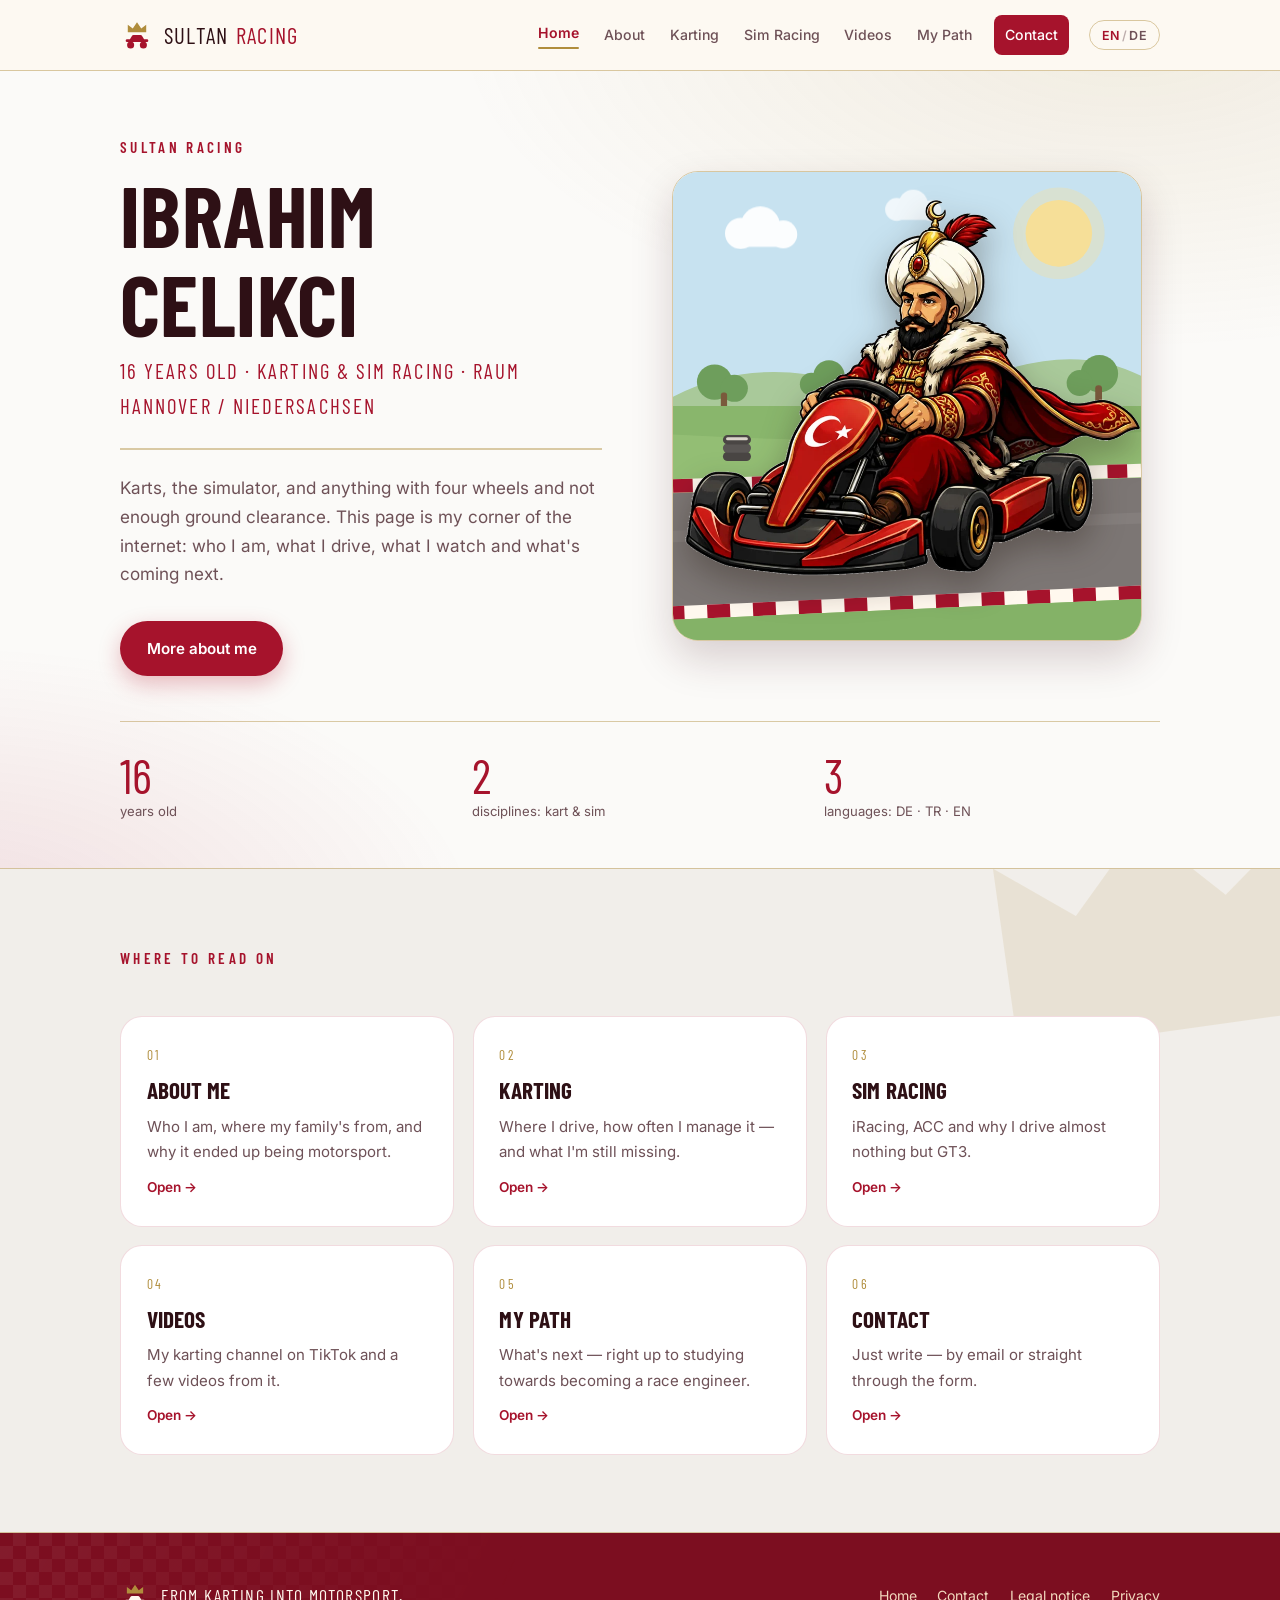
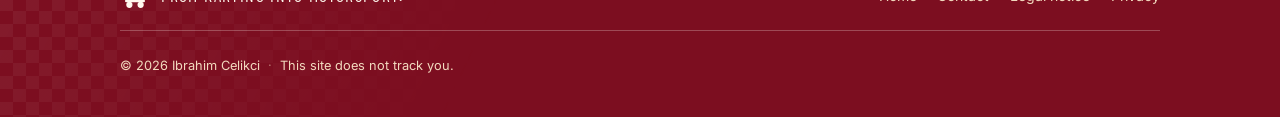
==== index.html @ 616c1e3b "Sultan Racing: persoenliche Website Zweisprachige Seite (DE/EN) ueber Karting, Sim-Racing und den Ti" ====
<!doctype html>
<html lang="de">
<head>
<meta charset="utf-8">
<meta name="viewport" content="width=device-width, initial-scale=1">
<title>Ibrahim Celikci — Sultan Racing</title>
<meta name="description" content="16 Jahre, Raum Hannover. Karting, Sim-Racing, DTM und Formel 1 — und zwei eigene TikTok-Kanäle.">
<meta name="author" content="Sultan Racing">
<meta name="theme-color" content="#B41229">
<meta name="color-scheme" content="light">

<meta property="og:type" content="website">
<meta property="og:title" content="Ibrahim Celikci — Sultan Racing">
<meta property="og:description" content="16 Jahre, Raum Hannover. Karting, Sim-Racing, DTM und Formel 1 — und zwei eigene TikTok-Kanäle.">
<!-- AUSFÜLLEN: Bild 1200x630 px als assets/img/og-bild.jpg ablegen -->
<meta property="og:image" content="assets/img/og-bild.jpg">
<meta name="twitter:card" content="summary_large_image">

<link rel="icon" href="data:image/svg+xml,%3Csvg xmlns='http://www.w3.org/2000/svg' viewBox='0 0 48 48'%3E%3Crect width='48' height='48' rx='10' fill='%23B41229'/%3E%3Cpath d='M11 22V11l7 5.2L24 8l6 8.2 7-5.2v11z' fill='%23C9A227'/%3E%3Cpath d='M11 27h4l2.2-3.6a3 3 0 0 1 2.6-1.4h8.4a3 3 0 0 1 2.6 1.4L33 27h4a2 2 0 0 1 0 4H11a2 2 0 0 1 0-4z' fill='%23FFF8EE'/%3E%3Ccircle cx='16' cy='35' r='4.5' fill='%23FFF8EE'/%3E%3Ccircle cx='32' cy='35' r='4.5' fill='%23FFF8EE'/%3E%3C/svg%3E">

<link rel="preconnect" href="https://fonts.googleapis.com">
<link rel="preconnect" href="https://fonts.gstatic.com" crossorigin>
<link href="https://fonts.googleapis.com/css2?family=Barlow+Condensed:wght@600;700&family=Inter:wght@400;500;600;700&display=swap" rel="stylesheet">
<link rel="stylesheet" href="assets/css/style.css">
</head>

<body data-seite="start">
<div id="kopf-halter"></div>

<main id="inhalt">

<!-- ========================================================== HERO -->
<section class="hero">
  <div class="huelle hero__gitter">

    <div class="hero__text">
      <p class="kicker" data-i18n="hero.kicker">Sultan Racing</p>
      <h1 class="hero__name" data-i18n="hero.name">Ibrahim Celikci</h1>
      <p class="hero__fakten" data-i18n="hero.fakten">16 Jahre · Karting &amp; Sim-Racing</p>
      <p class="hero__lead" data-i18n="hero.lead"></p>
      <div class="hero__knoepfe">
        <a class="knopf knopf--primaer" href="ueber-mich.html" data-i18n="hero.cta1">Mehr über mich</a>
        <a class="knopf knopf--geist" href="#" id="cv-knopf" hidden data-i18n="hero.cta2">Lebenslauf</a>
      </div>
    </div>

    <div class="hero__bild">
      <!-- ============================================================
           Bild statt Zeichnung.

           Zwei Formate: WebP laden alle heutigen Browser (87 KB), die PNG
           ist nur der Rueckfall fuer sehr alte. Der Hintergrund ist
           freigestellt, damit kein weisser Kasten auf dem Creme sichtbar wird.

           Anderes Bild einsetzen: beide Dateien in assets/img/ ersetzen
           und den alt-Text in data/inhalte.js bei "hero.bild.alt" anpassen.
           ============================================================ -->
      <div class="szene">

        <!-- Outdoor-Kartstrecke als Cartoon-Kulisse. Reines SVG, keine Bilddatei.
             Der Sultan liegt freigestellt darüber, seine Räder stehen auf dem
             Asphaltband (y 588–840). Wenn du das Bild austauschst, achte darauf,
             dass die Räder ungefähr auf dieser Höhe sitzen. -->
        <svg class="szene__kulisse" viewBox="0 0 900 900" aria-hidden="true" focusable="false">
          <!-- Himmel -->
          <rect width="900" height="470" fill="#C7E2F0"/>
          <circle cx="742" cy="118" r="64" fill="#F6DE97"/>
          <circle cx="742" cy="118" r="88" fill="#F6DE97" opacity=".35"/>

          <!-- Wolken -->
          <g fill="#FFFFFF" opacity=".92">
            <g>
              <circle cx="130" cy="118" r="30"/><circle cx="168" cy="104" r="38"/>
              <circle cx="212" cy="120" r="27"/><rect x="128" y="118" width="86" height="26" rx="13"/>
            </g>
            <g opacity=".8">
              <circle cx="430" cy="72" r="22"/><circle cx="462" cy="62" r="28"/>
              <circle cx="496" cy="74" r="20"/><rect x="428" y="72" width="70" height="20" rx="10"/>
            </g>
          </g>

          <!-- Hügel hinten -->
          <path d="M0 432 Q150 356 320 402 Q470 442 630 384 Q780 332 900 392 L900 470 L0 470 Z" fill="#A9C99A"/>

          <!-- Baumreihe -->
          <g>
            <g fill="#6E9E5C">
              <circle cx="80"  cy="404" r="34"/><circle cx="118" cy="416" r="26"/>
              <circle cx="300" cy="392" r="30"/><circle cx="266" cy="408" r="22"/>
              <circle cx="560" cy="398" r="32"/><circle cx="596" cy="412" r="24"/>
              <circle cx="820" cy="388" r="36"/><circle cx="782" cy="406" r="25"/>
            </g>
            <g fill="#7A5A3C">
              <rect x="92"  y="424" width="12" height="34" rx="5"/>
              <rect x="290" y="414" width="11" height="42" rx="5"/>
              <rect x="552" y="420" width="12" height="38" rx="5"/>
              <rect x="812" y="410" width="13" height="46" rx="6"/>
            </g>
          </g>

          <!-- Wiese -->
          <rect y="450" width="900" height="450" fill="#93BE74"/>
          <path d="M0 450 L900 450 L900 500 Q450 530 0 505 Z" fill="#89B66C"/>

          <!-- Reifenstapel neben der Strecke -->
          <g>
            <g transform="translate(96 512)">
              <rect x="0" y="26" width="54" height="18" rx="9" fill="#4A4644"/>
              <rect x="0" y="10" width="54" height="18" rx="9" fill="#5A5654"/>
              <rect x="0" y="-6" width="54" height="18" rx="9" fill="#4A4644"/>
              <rect x="6" y="-2" width="42" height="6" rx="3" fill="#FFF8EE" opacity=".8"/>
            </g>
            <g transform="translate(690 496)">
              <rect x="0" y="26" width="54" height="18" rx="9" fill="#4A4644"/>
              <rect x="0" y="10" width="54" height="18" rx="9" fill="#5A5654"/>
              <rect x="0" y="-6" width="54" height="18" rx="9" fill="#4A4644"/>
              <rect x="6" y="-2" width="42" height="6" rx="3" fill="#FFF8EE" opacity=".8"/>
            </g>
          </g>

          <!-- Streckenposten-Fähnchen -->
          <g>
            <rect x="404" y="470" width="6" height="62" rx="3" fill="#8A8480"/>
            <path d="M410 474 L466 488 L410 502 Z" fill="var(--rot)"/>
          </g>

          <!-- Asphalt -->
          <path d="M0 618 L900 588 L900 800 L0 840 Z" fill="#7C7674"/>
          <path d="M0 690 L900 655 L900 676 L0 712 Z" fill="#8B8583" opacity=".55"/>

          <!-- Randsteine: weiße Grundlinie, rote Striche darüber -->
          <path d="M0 604 L900 574" stroke="#FFF8EE" stroke-width="26"/>
          <path d="M0 604 L900 574" stroke="var(--rot)" stroke-width="26" stroke-dasharray="38 38"/>
          <path d="M0 848 L900 808" stroke="#FFF8EE" stroke-width="26"/>
          <path d="M0 848 L900 808" stroke="var(--rot)" stroke-width="26" stroke-dasharray="44 44" stroke-dashoffset="22"/>

          <!-- Wiese im Vordergrund -->
          <path d="M0 861 L900 821 L900 900 L0 900 Z" fill="#84B267"/>
        </svg>

        <picture>
          <source srcset="assets/img/sultan-kart.webp" type="image/webp">
          <img class="kart" src="assets/img/sultan-kart.png"
               width="900" height="900" fetchpriority="high"
               data-i18n-alt="hero.bild.alt"
               alt="Illustration: ein Sultan mit Turban faehrt ein rotes Gokart auf einer Kartstrecke">
        </picture>
      </div>
    </div>

  </div>

  <div class="huelle">
    <ul class="statleiste">
      <li><span class="statleiste__wert" data-i18n="stat1.wert">16</span><span class="statleiste__label" data-i18n="stat1.label">Jahre alt</span></li>
      <li><span class="statleiste__wert" data-i18n="stat2.wert">2</span><span class="statleiste__label" data-i18n="stat2.label">Disziplinen</span></li>
      <li><span class="statleiste__wert" data-i18n="stat3.wert">3</span><span class="statleiste__label" data-i18n="stat3.label">Sprachen</span></li>
    </ul>
  </div>
</section>


<!-- ================================================ SEITEN-KACHELN -->
<section class="abschnitt abschnitt--getoent">
  <div class="huelle">
    <header class="abschnitt__kopf">
      <p class="kicker" data-i18n="start.mehr">Wo du weiterlesen kannst</p>
    </header>

    <div class="kacheln">
      <a class="kachel" href="ueber-mich.html">
        <span class="kachel__nr">01</span>
        <h2 data-i18n="ueber.titel">Über mich</h2>
        <p data-i18n="teaser.ueber"></p>
        <span class="kachel__pfeil" data-i18n="start.weiter">Ansehen</span>
      </a>
      <a class="kachel" href="karting.html">
        <span class="kachel__nr">02</span>
        <h2 data-i18n="kart.titel">Karting</h2>
        <p data-i18n="teaser.kart"></p>
        <span class="kachel__pfeil" data-i18n="start.weiter">Ansehen</span>
      </a>
      <a class="kachel" href="sim-racing.html">
        <span class="kachel__nr">03</span>
        <h2 data-i18n="sim.titel">Sim-Racing</h2>
        <p data-i18n="teaser.sim"></p>
        <span class="kachel__pfeil" data-i18n="start.weiter">Ansehen</span>
      </a>
      <a class="kachel" href="videos.html">
        <span class="kachel__nr">04</span>
        <h2 data-i18n="content.titel">Videos</h2>
        <p data-i18n="teaser.content"></p>
        <span class="kachel__pfeil" data-i18n="start.weiter">Ansehen</span>
      </a>
      <a class="kachel" href="mein-weg.html">
        <span class="kachel__nr">05</span>
        <h2 data-i18n="weg.titel">Mein Weg</h2>
        <p data-i18n="teaser.weg"></p>
        <span class="kachel__pfeil" data-i18n="start.weiter">Ansehen</span>
      </a>
      <a class="kachel" href="kontakt.html">
        <span class="kachel__nr">06</span>
        <h2 data-i18n="kontakt.titel">Kontakt</h2>
        <p data-i18n="teaser.kontakt"></p>
        <span class="kachel__pfeil" data-i18n="start.weiter">Ansehen</span>
      </a>
    </div>
  </div>
</section>

</main>

<div id="fuss-halter"></div>
<script src="data/inhalte.js"></script>
<script src="assets/js/main.js"></script>
</body>
</html>
---- assets/css/style.css ----
/* ==========================================================================
   SULTAN RACING — Stylesheet
   Farbwelt: Rot · Weiß · Gold. Kein Schwarz, kein Grau.

   Aufbau:  1 Variablen · 2 Grundlagen · 3 Kopf & Fuß · 4 Bausteine
            5 Deko · 6 Seiten · 7 Formular · 8 Mobil · 9 Animation
   Farben änderst du am besten nur in Block 1.
   ========================================================================== */

/* === 1 · VARIABLEN ====================================================== */
:root{
  /* Diese Seite ist bewusst nur hell. Ohne diese Zeile legt iOS Safari bei
     eingeschaltetem Dark Mode seine eigene Dunkeldarstellung darüber —
     dann werden Eingabefelder, Auswahllisten und der Hintergrund schwarz. */
  color-scheme: light;

  /* Rot — tief und satt, kein Signalrot */
  --rot:       #A6132C;   /* Knöpfe, Linien, Akzente */
  --rot-hell:  #C41B37;   /* Hover */
  --rot-tief:  #7C0E20;   /* große Flächen */

  /* Gold — ALTGOLD, nicht Gelb.
     WICHTIG: nur als dünne Linie, Rand, Krone oder kleine Zahl benutzen.
     Sobald Gold zur Fläche wird, sieht die Seite aus wie eine Fastfood-Kette. */
  --gold:      #B08D3C;
  --gold-hell: #D9BE84;

  /* Weiß — fast neutral, nur ein Hauch warm. Kein Beige, sonst Gelbstich. */
  --weiss:     #FFFFFF;
  --creme:     #FBFAF8;
  --creme-2:   #F1EEEA;

  /* Schrift: tiefes Burgunder statt Schwarz */
  --text:       #2E1015;
  --text-leise: #6E5157;

  /* auf roten Flächen */
  --auf-rot:       #FFF8EE;
  --auf-rot-leise: #F2D9BE;

  --linie:      rgba(166,19,44,.15);
  --linie-gold: rgba(176,141,60,.45);
  --linie-hell: rgba(255,248,238,.26);
  /* Tönung für Hinweisboxen: leicht rosé statt gelb, sonst Fastfood-Optik */
  --tint:       rgba(166,19,44,.06);

  --radius:      14px;
  --radius-gross:22px;
  --breite:      1120px;
  --schatten:    0 1px 2px rgba(59,17,25,.05), 0 12px 30px rgba(59,17,25,.09);
  --schatten-rot:0 8px 22px rgba(180,18,41,.28);

  --titel: "Barlow Condensed", "Arial Narrow", system-ui, sans-serif;
  --text-schrift: "Inter", system-ui, -apple-system, "Segoe UI", Roboto, Helvetica, Arial, sans-serif;

  /* Von der Kart-Illustration benutzt */
  --kontur:   #4A1520;
  --kontur-2: #63202C;
}

/* === 2 · GRUNDLAGEN ===================================================== */
*,*::before,*::after{ box-sizing:border-box; }
html{ scroll-behavior:smooth; scroll-padding-top:88px; -webkit-text-size-adjust:100%; }

body{
  margin:0;
  background:var(--creme);
  color:var(--text);
  font-family:var(--text-schrift);
  font-size:clamp(1rem, .96rem + .2vw, 1.075rem);
  line-height:1.68;
  -webkit-font-smoothing:antialiased;
  overflow-x:hidden;
}

h1,h2,h3{
  font-family:var(--titel); font-weight:700; line-height:1.04;
  letter-spacing:.005em; margin:0; text-wrap:balance;
}
h1{ font-size:clamp(2.4rem, 1.6rem + 3.4vw, 4.2rem); text-transform:uppercase; }
h2{ font-size:clamp(1.9rem, 1.4rem + 2.2vw, 3rem); text-transform:uppercase; }
h3{ font-size:clamp(1.25rem, 1.1rem + .55vw, 1.5rem); text-transform:uppercase; letter-spacing:.02em; }
p{ margin:0 0 1.05em; }
p:last-child{ margin-bottom:0; }
ul,ol{ margin:0; padding:0; list-style:none; }
img{ max-width:100%; height:auto; display:block; }
a{ color:inherit; }

/* Muss stärker sein als die display-Regeln weiter unten, sonst zeigt das
   Skript ausgeblendete Elemente (Lebenslauf-Knopf, iRating) trotzdem an. */
[hidden]{ display:none !important; }

:where(a,button,input,select,textarea):focus-visible{
  outline:3px solid var(--rot); outline-offset:3px; border-radius:4px;
}

.huelle{ width:100%; max-width:var(--breite); margin-inline:auto; padding-inline:clamp(1.15rem, 4vw, 2.5rem); }

.skiplink{
  position:absolute; left:-9999px; top:0; z-index:100;
  background:var(--rot); color:#fff; padding:.8rem 1.2rem;
  font-weight:600; text-decoration:none;
}
.skiplink:focus{ left:1rem; top:1rem; }

/* === 3 · KOPF & FUSS ==================================================== */
.kopf{
  position:sticky; top:0; z-index:50;
  background:rgba(253,249,241,.93); backdrop-filter:blur(10px);
  border-bottom:1px solid var(--linie-gold);
}
.kopf__innen{ display:flex; align-items:center; gap:1.25rem; min-height:70px; }

.marke{ display:flex; align-items:center; gap:.6rem; text-decoration:none; color:var(--rot); flex-shrink:0; }
.marke__zeichen{ width:34px; height:34px; flex-shrink:0; }
.marke__text{
  font-family:var(--titel); font-size:1.42rem; text-transform:uppercase;
  letter-spacing:.06em; line-height:1; color:var(--text);
}
.marke__text--akzent{ color:var(--rot); margin-left:.3em; }

.nav{ display:flex; align-items:center; gap:.15rem; margin-left:auto; }
.nav a{
  text-decoration:none; font-size:.88rem; font-weight:500; color:var(--text-leise);
  padding:.5rem .7rem; border-radius:8px; white-space:nowrap;
  transition:color .18s, background-color .18s;
}
.nav a:hover{ color:var(--rot); background:rgba(180,18,41,.06); }
.nav a.aktiv{ color:var(--rot); font-weight:600; }
.nav a.aktiv::after{
  content:""; display:block; height:2px; margin-top:3px;
  background:var(--gold); border-radius:2px;
}
.nav__cta{ background:var(--rot); color:#fff !important; margin-left:.5rem; font-weight:600; }
.nav__cta:hover{ background:var(--rot-hell) !important; }
.nav__cta.aktiv::after{ display:none; }

.kopf__werkzeuge{ display:flex; align-items:center; gap:.5rem; flex-shrink:0; }
.sprache{
  font-family:inherit; font-size:.78rem; font-weight:600; letter-spacing:.04em;
  background:transparent; color:var(--text-leise);
  border:1px solid var(--linie-gold); border-radius:999px;
  padding:.4rem .72rem; cursor:pointer; transition:border-color .18s, color .18s;
}
.sprache:hover{ border-color:var(--gold); color:var(--rot); }
.sprache__aktiv{ color:var(--rot); }
.sprache__trenn{ opacity:.45; margin:0 .18em; }

.burger{
  display:none; width:42px; height:42px; padding:0; background:transparent;
  border:1px solid var(--linie-gold); border-radius:10px; cursor:pointer;
  flex-direction:column; align-items:center; justify-content:center; gap:4px;
}
.burger span{ display:block; width:18px; height:2px; background:var(--rot); border-radius:2px; transition:transform .22s, opacity .22s; }
.burger[aria-expanded="true"] span:nth-child(1){ transform:translateY(6px) rotate(45deg); }
.burger[aria-expanded="true"] span:nth-child(2){ opacity:0; }
.burger[aria-expanded="true"] span:nth-child(3){ transform:translateY(-6px) rotate(-45deg); }

.fuss{ background:var(--rot-tief); color:var(--auf-rot-leise); padding:3rem 0 2.5rem; position:relative; overflow:hidden; }
.fuss::before{
  content:""; position:absolute; inset:0; pointer-events:none;
  background-image:
    linear-gradient(45deg, rgba(255,248,238,.06) 25%, transparent 25% 75%, rgba(255,248,238,.06) 75%),
    linear-gradient(45deg, rgba(255,248,238,.06) 25%, transparent 25% 75%, rgba(255,248,238,.06) 75%);
  background-size:26px 26px; background-position:0 0, 13px 13px;
  -webkit-mask-image:linear-gradient(115deg,#000,transparent 40%);
  mask-image:linear-gradient(115deg,#000,transparent 40%);
}
.fuss__innen{ display:flex; flex-wrap:wrap; align-items:center; gap:1.2rem 2rem; position:relative; }
.fuss__marke{ display:flex; align-items:center; gap:.7rem; color:var(--auf-rot); }
.fuss__marke .marke__zeichen{ width:30px; height:30px; }
.fuss__claim{ font-family:var(--titel); font-size:1.1rem; text-transform:uppercase; letter-spacing:.08em; }
.fuss__nav{ display:flex; flex-wrap:wrap; gap:1.3rem; margin-left:auto; }
.fuss__nav a{ font-size:.88rem; text-decoration:none; transition:color .18s; }
.fuss__nav a:hover{ color:var(--gold-hell); }
.fuss__zeile{ flex-basis:100%; margin:0; padding-top:1.5rem; border-top:1px solid var(--linie-hell); font-size:.8rem; }
.fuss__punkt{ margin:0 .5rem; opacity:.5; }

/* === 4 · BAUSTEINE ====================================================== */
.knopf{
  display:inline-flex; align-items:center; justify-content:center; gap:.5rem;
  font-family:var(--text-schrift); font-size:.95rem; font-weight:600;
  padding:.85rem 1.6rem; border-radius:999px; text-decoration:none;
  border:1px solid transparent; cursor:pointer;
  transition:transform .16s, background-color .18s, border-color .18s, color .18s;
}
.knopf:hover{ transform:translateY(-2px); }
.knopf--primaer{ background:var(--rot); color:#fff; box-shadow:var(--schatten-rot); }
.knopf--primaer:hover{ background:var(--rot-hell); }
.knopf--geist{ background:transparent; color:var(--rot); border-color:var(--linie-gold); }
.knopf--geist:hover{ border-color:var(--gold); background:var(--tint); }
.knopf--klein{ padding:.6rem 1.15rem; font-size:.875rem; background:var(--rot); color:#fff; }
.knopf--klein:hover{ background:var(--rot-hell); }
.knopf--breit{ width:100%; }
.knopf[disabled]{ opacity:.6; cursor:not-allowed; transform:none; }

.kicker{
  font-family:var(--titel); font-size:.95rem; font-weight:600;
  text-transform:uppercase; letter-spacing:.22em; color:var(--rot); margin:0 0 .5rem;
}
.kicker--hell{ color:var(--gold-hell); }

.badge{
  display:inline-block; margin:1rem 0 0; font-size:.82rem; font-weight:600;
  letter-spacing:.03em; padding:.42rem 1rem; border-radius:999px;
  background:var(--tint); color:var(--rot); border:1px solid var(--linie-gold);
}

.notiz{ font-size:.88rem; line-height:1.6; color:var(--auf-rot-leise); }
.hinweis{
  margin-top:2.5rem; padding:1.1rem 1.4rem; border-left:3px solid var(--gold);
  background:var(--tint); font-size:.94rem;
  border-radius:0 var(--radius) var(--radius) 0;
}
.hinweis--klein{ margin-top:2rem; font-size:.88rem; }
.abschnitt--rot .hinweis{ background:rgba(255,248,238,.1); border-left-color:var(--gold-hell); color:var(--auf-rot); }

.kronenliste li{ position:relative; padding-left:1.9rem; margin-bottom:.8rem; line-height:1.6; }
.kronenliste li:last-child{ margin-bottom:0; }
.kronenliste li::before{
  content:""; position:absolute; left:0; top:.5em; width:15px; height:11px;
  background:var(--gold);
  clip-path:polygon(0 100%,0 0,28% 42%,50% 0,72% 42%,100% 0,100% 100%);
}
.kronenliste--hell li::before{ background:var(--gold-hell); }

.fliess{ max-width:64ch; }
.fliess p{ margin-bottom:1.2em; }

/* === 5 · DEKO =========================================================== */
.abschnitt{ padding:clamp(3.2rem, 6vw, 5.5rem) 0; position:relative; isolation:isolate; overflow:hidden; }
.abschnitt::before,.abschnitt::after{ content:""; position:absolute; z-index:-1; pointer-events:none; }

.abschnitt::before{ inset:0; }

/* getönt: wärmeres Creme plus Kronen-Wasserzeichen */
.abschnitt--getoent{ background:var(--creme-2); border-block:1px solid var(--linie-gold); }
.abschnitt--getoent::after{
  top:-46px; right:-40px; width:330px; height:225px; transform:rotate(-8deg); opacity:.12;
  background:url("data:image/svg+xml,%3Csvg xmlns='http://www.w3.org/2000/svg' viewBox='0 0 48 32'%3E%3Cpath d='M2 30V3l11 8.5L24 0l11 11.5L46 3v27z' fill='%23B08D3C'/%3E%3C/svg%3E") no-repeat center/contain;
}

/* rote Flächen ersetzen die früheren dunklen Blöcke */
.abschnitt--rot{ background:var(--rot-tief); color:var(--auf-rot); }
.abschnitt--rot h1,.abschnitt--rot h2,.abschnitt--rot h3{ color:var(--auf-rot); }
.abschnitt--rot::before{
  background-image:
    linear-gradient(45deg, rgba(255,248,238,.07) 25%, transparent 25% 75%, rgba(255,248,238,.07) 75%),
    linear-gradient(45deg, rgba(255,248,238,.07) 25%, transparent 25% 75%, rgba(255,248,238,.07) 75%);
  background-size:28px 28px; background-position:0 0, 14px 14px;
  -webkit-mask-image:linear-gradient(115deg,#000,transparent 45%);
  mask-image:linear-gradient(115deg,#000,transparent 45%);
}
.abschnitt--rot::after{
  inset:auto -8% -35% auto; width:65%; height:70%;
  background:radial-gradient(closest-side, rgba(217,190,132,.16), transparent 72%);
}

.abschnitt__kopf{ max-width:64ch; margin-bottom:clamp(1.8rem, 3.5vw, 3rem); }
.abschnitt__lead{ margin-top:1.1rem; font-size:1.1rem; color:var(--text-leise); }
.abschnitt--rot .abschnitt__lead{ color:var(--auf-rot-leise); }

/* === 6 · SEITEN ========================================================= */

/* --- Startseite: Hero --- */
.hero{
  background:
    radial-gradient(70rem 34rem at 88% -6%, rgba(176,141,60,.13), transparent 60%),
    radial-gradient(52rem 28rem at -4% 108%, rgba(166,19,44,.12), transparent 64%),
    var(--creme);
  padding:clamp(2.2rem, 5vw, 4.5rem) 0 clamp(2rem, 4vw, 3rem);
  position:relative; overflow:hidden; isolation:isolate;
}
.hero__gitter{
  display:grid; grid-template-columns:minmax(0,1fr) minmax(0,1.05fr);
  gap:clamp(1.5rem, 4vw, 3.5rem); align-items:center;
}
.hero__name{ font-size:clamp(2.8rem, 1.6rem + 5.8vw, 5.4rem); margin:0 0 .35rem; color:var(--text); }
.hero__fakten{
  font-family:var(--titel); font-size:clamp(1.05rem, .95rem + .5vw, 1.3rem);
  letter-spacing:.1em; text-transform:uppercase; color:var(--rot);
  margin:0 0 1.5rem; padding-bottom:1.5rem; border-bottom:2px solid var(--linie-gold);
}
.hero__lead{ max-width:46ch; color:var(--text-leise); font-size:1.075rem; }
.hero__knoepfe{ display:flex; flex-wrap:wrap; gap:.8rem; margin-top:2rem; }
.hero__bild{ min-width:0; }

/* Kulisse und Sultan liegen übereinander im selben Quadrat. */
.szene{
  position:relative; width:100%; max-width:470px; aspect-ratio:1/1;
  margin-inline:auto; border-radius:26px; overflow:hidden;
  box-shadow:0 18px 42px rgba(59,17,25,.18);
  border:1px solid var(--linie-gold);
}
.szene__kulisse{ position:absolute; inset:0; width:100%; height:100%; display:block; }
.kart{
  position:relative; z-index:1; width:100%; height:auto; display:block;
  filter:drop-shadow(0 14px 16px rgba(40,30,20,.35));
}

.statleiste{
  display:grid; grid-template-columns:repeat(auto-fit, minmax(150px,1fr)); gap:1rem;
  margin-top:clamp(1.8rem, 4vw, 2.8rem); padding-top:1.8rem;
  border-top:1px solid var(--linie-gold);
}
.statleiste li{ display:flex; flex-direction:column; gap:.2rem; }
.statleiste__wert{ font-family:var(--titel); font-size:clamp(2rem, 1.4rem + 2vw, 3rem); line-height:1; color:var(--rot); }
.statleiste__label{ font-size:.82rem; color:var(--text-leise); line-height:1.4; }

/* --- Startseite: Kacheln zu den Unterseiten --- */
.kacheln{ display:grid; grid-template-columns:repeat(auto-fit, minmax(270px,1fr)); gap:1.15rem; }
.kachel{
  display:flex; flex-direction:column; gap:.7rem;
  background:var(--weiss); border:1px solid var(--linie); border-radius:var(--radius-gross);
  padding:1.7rem 1.6rem; text-decoration:none; position:relative; overflow:hidden;
  transition:transform .2s, box-shadow .2s, border-color .2s;
}
.kachel::before{
  content:""; position:absolute; top:0; left:0; right:0; height:4px;
  background:linear-gradient(90deg, var(--rot), var(--gold));
  transform:scaleX(0); transform-origin:left; transition:transform .3s;
}
.kachel:hover{ transform:translateY(-4px); box-shadow:var(--schatten); border-color:var(--linie-gold); }
.kachel:hover::before{ transform:scaleX(1); }
.kachel__nr{ font-family:var(--titel); font-size:.85rem; letter-spacing:.18em; color:var(--gold); }
.kachel h2{ font-size:1.45rem; }
.kachel p{ font-size:.94rem; color:var(--text-leise); margin:0; flex-grow:1; }
.kachel__pfeil{ font-size:.85rem; font-weight:600; color:var(--rot); }
.kachel__pfeil::after{ content:" →"; transition:margin-left .2s; }
.kachel:hover .kachel__pfeil::after{ margin-left:.25rem; }

/* --- Kopfband der Unterseiten --- */
.seitenkopf{
  background:
    radial-gradient(50rem 24rem at 86% -20%, rgba(176,141,60,.14), transparent 60%),
    var(--creme-2);
  border-bottom:1px solid var(--linie-gold);
  padding:clamp(2.2rem, 5vw, 3.6rem) 0 clamp(2rem, 4vw, 3rem);
  position:relative; overflow:hidden; isolation:isolate;
}
.seitenkopf__innen{ max-width:64ch; }
.seitenkopf h1{ margin-bottom:.6rem; }
.seitenkopf p{ color:var(--text-leise); font-size:1.1rem; margin:0; }

/* --- Karten --- */
.karten{ display:grid; grid-template-columns:repeat(auto-fit, minmax(280px,1fr)); gap:1.15rem; }
.karte{
  position:relative; background:var(--weiss); border:1px solid var(--linie);
  border-radius:var(--radius-gross); padding:1.7rem 1.6rem 1.6rem;
  transition:transform .2s, box-shadow .2s, border-color .2s;
}
.karte:hover{ transform:translateY(-4px); box-shadow:var(--schatten); border-color:var(--linie-gold); }
.karte__nr{ font-family:var(--titel); font-size:.9rem; letter-spacing:.18em; color:var(--gold); display:block; margin-bottom:.7rem; }
.karte h3{ margin-bottom:.6rem; }
.karte p{ font-size:.95rem; color:var(--text-leise); margin:0; }

/* --- Über mich --- */
.ueber__gitter{ display:grid; grid-template-columns:minmax(0,1.55fr) minmax(0,1fr); gap:clamp(2rem, 4vw, 3.5rem); align-items:start; }
.vorbilder{
  background:var(--weiss); border:1px solid var(--linie); border-radius:var(--radius-gross);
  padding:clamp(1.5rem, 3vw, 2rem); box-shadow:var(--schatten); position:relative; overflow:hidden;
}
.vorbilder::before{ content:""; position:absolute; inset:0 auto 0 0; width:4px; background:linear-gradient(180deg, var(--rot), var(--gold)); }
.vorbilder__titel{ font-size:1.15rem; margin-bottom:1.4rem; }
.vorbild + .vorbild{ margin-top:1.4rem; padding-top:1.4rem; border-top:1px solid var(--linie); }
.vorbild__name{ font-family:var(--titel); font-size:1.35rem; text-transform:uppercase; letter-spacing:.03em; margin:0 0 .3rem; color:var(--rot); }
.vorbild__text{ font-size:.94rem; color:var(--text-leise); margin:0; }

/* --- Tafeln --- */
.sim__gitter{ display:grid; grid-template-columns:repeat(auto-fit, minmax(290px,1fr)); gap:1.15rem; align-items:start; }
.tafel-stapel{ display:grid; gap:1.15rem; align-content:start; }
.tafel{ background:var(--weiss); border:1px solid var(--linie); border-radius:var(--radius-gross); padding:clamp(1.5rem,3vw,1.9rem); }
.tafel h3{ margin-bottom:.9rem; }
.tafel p{ font-size:.95rem; color:var(--text-leise); }
.tafel--gold{ background:linear-gradient(160deg, var(--rot) 0%, var(--rot-tief) 100%); border-color:transparent; color:var(--auf-rot); }
.tafel--gold h3{ color:var(--auf-rot); }
.tafel--gold p{ color:var(--auf-rot-leise); }
.tafel__zeile{ display:flex; flex-wrap:wrap; gap:.5rem 1rem; justify-content:space-between; padding:.85rem 0; border-top:1px solid var(--linie-hell); margin:0; }
.tafel__zeile strong{ color:var(--auf-rot); font-weight:600; text-align:right; }

.marken{ display:flex; flex-wrap:wrap; gap:.5rem; margin-top:1.2rem; }
.marken li{
  font-size:.8rem; font-weight:600; letter-spacing:.04em; padding:.35rem .8rem;
  border-radius:999px; background:var(--creme-2); border:1px solid var(--linie-gold); color:var(--text);
}

.wert-gross{ display:flex; align-items:baseline; gap:.6rem; margin:0 0 .8rem; }
.wert-gross__zahl{ font-family:var(--titel); font-size:3rem; line-height:1; color:var(--gold-hell); }
.wert-gross__label{ font-size:.85rem; letter-spacing:.12em; text-transform:uppercase; color:var(--auf-rot-leise); }

/* --- Karting --- */
.kart__gitter{ display:grid; grid-template-columns:minmax(0,1.4fr) minmax(0,1fr); gap:clamp(2rem,4vw,3rem); align-items:start; }
.galerie__titel{ margin:clamp(2.5rem,5vw,3.5rem) 0 1.3rem; font-size:1.25rem; }
.galerie{ display:grid; grid-template-columns:repeat(auto-fit, minmax(220px,1fr)); gap:1rem; }
.foto{ margin:0; border-radius:var(--radius); overflow:hidden; aspect-ratio:4/3; background:var(--creme-2); }
.foto img{ width:100%; height:100%; object-fit:cover; }
.foto--leer{
  display:flex; flex-direction:column; align-items:center; justify-content:center;
  gap:.7rem; padding:1.2rem; text-align:center;
  border:2px dashed var(--linie-gold); background:transparent;
  color:var(--text-leise); font-size:.85rem;
}
.foto--leer svg{ width:30px; height:30px; opacity:.55; color:var(--gold); }

/* --- Kanäle --- */
.kanaele{ display:grid; grid-template-columns:repeat(auto-fit, minmax(280px,1fr)); gap:1.15rem; }
.kanal{
  background:linear-gradient(160deg, var(--rot) 0%, var(--rot-tief) 100%);
  color:var(--auf-rot); border-radius:var(--radius-gross);
  padding:clamp(1.6rem,3vw,2rem); position:relative; overflow:hidden;
}
.kanal::after{ content:""; position:absolute; top:0; left:0; right:0; height:4px; background:var(--gold); }
.kanal__rolle{ font-size:.78rem; letter-spacing:.18em; text-transform:uppercase; color:var(--gold-hell); margin:0 0 .4rem; }
.kanal__name{ font-family:var(--titel); font-size:1.9rem; color:var(--auf-rot); margin:0 0 1.3rem; }
.kanal__zahlen{ display:flex; gap:2.2rem; margin:0 0 1.5rem; }
.kanal__zahlen dt{ font-size:.75rem; letter-spacing:.1em; text-transform:uppercase; color:var(--auf-rot-leise); }
.kanal__zahlen dd{ margin:.15rem 0 0; font-family:var(--titel); font-size:1.85rem; line-height:1; color:var(--auf-rot); }

/* Zweite Karte hell statt gelb — der Unterschied kommt über hell/dunkel,
   nicht über eine zweite Farbfläche. Gold bleibt nur der Rand. */
.kanal--akzent{
  background:var(--weiss); color:var(--text);
  border:1px solid var(--linie-gold);
}
.kanal--akzent::after{ background:var(--rot); }
.kanal--akzent .kanal__rolle{ color:var(--rot); }
.kanal--akzent .kanal__name{ color:var(--text); }
.kanal--akzent .kanal__zahlen dt{ color:var(--text-leise); }
.kanal--akzent .kanal__zahlen dd{ color:var(--text); }

.kanal .knopf--klein{ background:var(--weiss); color:var(--rot); }
.kanal .knopf--klein:hover{ background:var(--auf-rot); }
.kanal--akzent .knopf--klein{ background:var(--rot); color:#fff; }
.kanal--akzent .knopf--klein:hover{ background:var(--rot-hell); }

.zahlen-stand{ margin:1rem 0 0; font-size:.83rem; color:var(--text-leise); }

/* --- Video-Kacheln: Hochformat, Klick öffnet das Video --- */
.videos{ display:grid; grid-template-columns:repeat(auto-fit, minmax(180px,1fr)); gap:1.2rem; }
.video{ display:flex; flex-direction:column; gap:.85rem; text-decoration:none; }
.video__bild{
  position:relative; display:block; aspect-ratio:9/16; overflow:hidden;
  border-radius:var(--radius); background:var(--rot-tief);
  box-shadow:0 10px 26px rgba(59,17,25,.2); transition:transform .22s, box-shadow .22s;
}
.video:hover .video__bild,.video:focus-visible .video__bild{ transform:translateY(-5px); box-shadow:0 18px 36px rgba(59,17,25,.3); }
.video__bild img{ width:100%; height:100%; object-fit:cover; }
/* Platzhalter-Kacheln, solange kein eigenes Vorschaubild hinterlegt ist.
   Alle drei bleiben im Rot — kein Schwarz, kein flächiges Gold. */
.video__bild--muster.muster-1{ background:linear-gradient(150deg,#C41B37 0%,#7C0E20 100%); }
.video__bild--muster.muster-2{ background:linear-gradient(30deg,#A6132C 0%,#6E0C1C 100%); }
.video__bild--muster.muster-3{ background:linear-gradient(150deg,#7C0E20 0%,#A6132C 60%,#B08D3C 130%); }
.video__bild--muster::before{
  content:""; position:absolute; inset:0;
  background-image:
    linear-gradient(45deg, rgba(255,248,238,.16) 25%, transparent 25% 75%, rgba(255,248,238,.16) 75%),
    linear-gradient(45deg, rgba(255,248,238,.16) 25%, transparent 25% 75%, rgba(255,248,238,.16) 75%);
  background-size:22px 22px; background-position:0 0, 11px 11px;
  -webkit-mask-image:linear-gradient(160deg,#000,transparent 55%);
  mask-image:linear-gradient(160deg,#000,transparent 55%);
}
.video__krone{
  position:absolute; left:50%; top:24%; width:54px; height:36px; transform:translateX(-50%); opacity:.35;
  background:url("data:image/svg+xml,%3Csvg xmlns='http://www.w3.org/2000/svg' viewBox='0 0 48 32'%3E%3Cpath d='M2 30V3l11 8.5L24 0l11 11.5L46 3v27z' fill='%23FFF8EE'/%3E%3C/svg%3E") no-repeat center/contain;
}
.video__spielen{
  position:absolute; left:50%; top:50%; transform:translate(-50%,-50%);
  width:52px; height:52px; border-radius:50%; background:rgba(255,248,238,.95);
  display:grid; place-items:center; box-shadow:0 6px 18px rgba(59,17,25,.35);
  transition:transform .22s, background-color .22s;
}
.video:hover .video__spielen{ transform:translate(-50%,-50%) scale(1.1); background:var(--gold); }
.video__spielen svg{ width:15px; height:15px; fill:var(--rot); margin-left:3px; }
.video__unten{ display:flex; flex-direction:column; gap:.2rem; }
.video__titel{ font-weight:600; font-size:.93rem; line-height:1.42; color:var(--text); }
.video__link{ font-size:.78rem; font-weight:600; letter-spacing:.02em; color:var(--rot); }
.video--leer{
  display:grid; place-items:center; min-height:150px; padding:1.5rem; text-align:center;
  border:2px dashed var(--linie-gold); border-radius:var(--radius);
  color:var(--text-leise); font-size:.9rem;
}

/* --- Zeitstrahl --- */
.zeitstrahl{ display:grid; grid-template-columns:repeat(auto-fit, minmax(270px,1fr)); gap:1.15rem; }
.etappe{ position:relative; background:var(--weiss); border:1px solid var(--linie); border-radius:var(--radius-gross); padding:1.8rem 1.6rem; }
.etappe::before{
  content:""; position:absolute; top:0; left:1.6rem; right:1.6rem; height:3px;
  background:linear-gradient(90deg, var(--rot), var(--gold)); border-radius:0 0 3px 3px;
}
.etappe__zeit{ font-family:var(--titel); font-size:.95rem; letter-spacing:.16em; text-transform:uppercase; color:var(--rot); margin:0 0 .5rem; }
.etappe h3{ margin-bottom:.7rem; }
.etappe p:last-child{ font-size:.95rem; color:var(--text-leise); }

/* === 7 · KONTAKT & FORMULAR ============================================= */
.kontakt__gitter{ display:grid; grid-template-columns:minmax(0,1fr) minmax(0,1.15fr); gap:clamp(2rem,4vw,3.5rem); align-items:start; }
.kontakt__direkt h3{ margin-bottom:.9rem; }
.abstand-oben{ margin-top:2.5rem; }

.mail{
  font-family:var(--titel); font-size:clamp(1.3rem, 1rem + 1.5vw, 2rem);
  color:var(--rot); text-decoration:none; word-break:break-word;
  border-bottom:2px solid var(--linie-gold); transition:border-color .18s;
}
.mail:hover{ border-color:var(--rot); }

.sozial{ display:flex; flex-direction:column; gap:.6rem; }
.sozial a{
  display:flex; align-items:center; gap:.8rem; padding:.85rem 1.1rem;
  border:1px solid var(--linie); border-radius:var(--radius); text-decoration:none;
  font-weight:600; font-size:.95rem; background:var(--weiss);
  transition:border-color .18s, transform .18s;
}
.sozial a:hover{ border-color:var(--rot); transform:translateX(3px); }
.sozial svg{ width:20px; height:20px; flex-shrink:0; fill:var(--rot); }
.sozial span:last-child{ margin-left:auto; font-weight:400; font-size:.82rem; color:var(--text-leise); }

.formular{
  background:var(--weiss); border:1px solid var(--linie); border-radius:var(--radius-gross);
  padding:clamp(1.5rem,3.5vw,2.2rem); box-shadow:var(--schatten);
}
.feld{ margin-bottom:1.1rem; }
.feld label{ display:block; font-size:.85rem; font-weight:600; margin-bottom:.4rem; }
.feld input,.feld select,.feld textarea{
  width:100%; font-family:inherit; font-size:1rem; color:var(--text);
  padding:.8rem .95rem; background:var(--creme); border:1px solid var(--linie);
  border-radius:10px; transition:border-color .18s, background-color .18s;
}
.feld textarea{ resize:vertical; min-height:120px; }
.feld input:focus,.feld select:focus,.feld textarea:focus{ background:var(--weiss); border-color:var(--rot); }
.feld input[aria-invalid="true"],.feld textarea[aria-invalid="true"]{ border-color:var(--rot); background:rgba(180,18,41,.05); }

.honigtopf{ position:absolute !important; left:-9999px !important; width:1px !important; height:1px !important; opacity:0; }

.formular__warnung{
  padding:.9rem 1.1rem; margin:0 0 1.3rem; border-radius:10px;
  background:var(--tint); border:1px solid var(--linie-gold); font-size:.88rem;
}
.formular__status{ margin:1rem 0 0; font-size:.92rem; font-weight:500; min-height:1.4em; }
.formular__status.ok{ color:#1B7A43; }
.formular__status.fehler{ color:var(--rot); }
.formular__klein{ margin:1rem 0 0; font-size:.8rem; color:var(--text-leise); line-height:1.5; }

/* --- Rechtsseiten --- */
.zurueck{ margin-left:auto; font-size:.9rem; font-weight:500; text-decoration:none; color:var(--text-leise); transition:color .18s; }
.zurueck:hover{ color:var(--rot); }
.vorlagenhinweis{
  max-width:70ch; margin:0 0 2.5rem; padding:1.1rem 1.4rem;
  border-left:3px solid var(--gold); background:var(--tint);
  border-radius:0 var(--radius) var(--radius) 0; font-size:.94rem;
}
.vorlagenhinweis code,.rechtstext code{
  font-family:ui-monospace, SFMono-Regular, Menlo, Consolas, monospace;
  font-size:.88em; background:rgba(180,18,41,.09); padding:.1em .4em; border-radius:4px;
}
/* Ohne das klebt die erste Zwischenüberschrift direkt an der Seitenüberschrift. */
.rechtsseite h1{ margin:0 0 2.2rem; }
.rechtstext{ max-width:70ch; }
.rechtstext h2{ font-size:clamp(1.15rem, 1.05rem + .45vw, 1.4rem); margin:2.4rem 0 .7rem; padding-bottom:.5rem; border-bottom:1px solid var(--linie); }
.rechtstext h2:first-child{ margin-top:0; }
.rechtstext p{ font-size:.97rem; }
.rechtstext a{ color:var(--rot); }
.rechtstext__notiz{ font-size:.88rem !important; color:var(--text-leise); padding:.9rem 1.1rem; background:var(--creme-2); border-radius:var(--radius); }
.rechtsseite__fuss{ margin-top:3rem; padding-top:1.5rem; border-top:1px solid var(--linie); font-size:.92rem; }
.rechtsseite__fuss a{ color:var(--rot); text-decoration:none; font-weight:500; }
.rechtsseite__fuss a:hover{ text-decoration:underline; }

/* --- Anleitungsseite (nur für dich, nicht im Menü) --- */
.code{
  display:block; background:var(--creme-2); border:1px solid var(--linie-gold);
  border-left:3px solid var(--gold); border-radius:var(--radius);
  padding:1.05rem 1.2rem; margin:0 0 1.2rem; overflow-x:auto;
  font-family:ui-monospace, SFMono-Regular, Menlo, Consolas, monospace;
  font-size:.83rem; line-height:1.65; color:var(--text); white-space:pre;
}
.code b{ color:var(--rot); font-weight:700; }
.code i{ color:var(--text-leise); font-style:normal; }

.schritte{ counter-reset:schritt; display:grid; gap:1.15rem; }
.schritt{
  counter-increment:schritt; position:relative;
  background:var(--weiss); border:1px solid var(--linie); border-radius:var(--radius-gross);
  padding:1.7rem 1.6rem 1.6rem 4.4rem;
}
.schritt::before{
  content:counter(schritt); position:absolute; left:1.4rem; top:1.6rem;
  width:34px; height:34px; border-radius:50%; background:var(--rot); color:#fff;
  font-family:var(--titel); font-size:1.15rem; display:grid; place-items:center;
}
.schritt h3{ margin-bottom:.6rem; }
.schritt p{ font-size:.95rem; }

.farbfelder{ display:grid; grid-template-columns:repeat(auto-fit,minmax(150px,1fr)); gap:.9rem; }
.farbfeld{ border:1px solid var(--linie); border-radius:var(--radius); overflow:hidden; background:var(--weiss); }
.farbfeld__klecks{ height:64px; }
.farbfeld__text{ padding:.7rem .9rem; font-size:.8rem; line-height:1.5; }
.farbfeld__text code{
  font-family:ui-monospace, SFMono-Regular, Menlo, Consolas, monospace;
  font-size:.85em; color:var(--text-leise);
}

.vorher-nachher{ display:grid; grid-template-columns:repeat(auto-fit,minmax(240px,1fr)); gap:1rem; margin-bottom:1.4rem; }
.vorher-nachher > figcaption{ grid-column:1/-1; font-size:.85rem; font-weight:600; color:var(--text-leise); margin-bottom:-.4rem; }

/* === 8 · MOBIL ========================================================== */
@media (max-width:980px){
  .hero__gitter{ grid-template-columns:1fr; }
  .hero__bild{ order:-1; max-width:520px; margin-inline:auto; }
  .ueber__gitter,.kart__gitter,.kontakt__gitter{ grid-template-columns:1fr; }
}

@media (max-width:900px){
  .burger{ display:flex; }
  .nav{
    position:fixed; inset:70px 0 auto 0; flex-direction:column; align-items:stretch; gap:.15rem;
    background:var(--creme); border-bottom:1px solid var(--linie-gold);
    box-shadow:0 18px 40px rgba(59,17,25,.14);
    padding:1rem clamp(1.15rem,4vw,2.5rem) 1.6rem; margin:0;
    max-height:calc(100dvh - 70px); overflow-y:auto;
    transform:translateY(-8px); opacity:0; visibility:hidden;
    transition:opacity .2s, transform .2s, visibility .2s;
  }
  .nav.offen{ transform:translateY(0); opacity:1; visibility:visible; }
  .nav a{ padding:.85rem .5rem; font-size:1rem; border-bottom:1px solid var(--linie); border-radius:0; }
  .nav a.aktiv::after{ display:none; }
  .nav__cta{ margin:.9rem 0 0; border-radius:999px; justify-content:center; border-bottom:0; }
}

@media (max-width:620px){
  html{ scroll-padding-top:78px; }
  .statleiste{ grid-template-columns:repeat(2,1fr); gap:1.4rem 1rem; }
  .kanal__zahlen{ gap:1.6rem; }
  .hero__knoepfe .knopf{ flex:1 1 100%; }
  .fuss__nav{ margin-left:0; }
  .marke__text{ font-size:1.2rem; }
}

/* === 9 · ANIMATION ====================================================== */
.reveal{ opacity:0; transform:translateY(20px); }
.reveal.sichtbar{ opacity:1; transform:none; transition:opacity .6s ease, transform .6s cubic-bezier(.22,.68,.34,1); }

@media (prefers-reduced-motion:reduce){
  html{ scroll-behavior:auto; }
  *,*::before,*::after{ animation-duration:.001ms !important; transition-duration:.001ms !important; }
  .reveal{ opacity:1; transform:none; }
  .knopf:hover,.karte:hover,.kachel:hover,.video:hover .video__bild,.sozial a:hover{ transform:none; }
}

@media print{
  .kopf,.burger,.sprache,.formular,.skiplink{ display:none !important; }
  body{ background:#fff; }
  .abschnitt--rot,.hero,.kanal,.tafel--gold,.fuss,.seitenkopf{ background:#fff !important; color:#000 !important; }
}
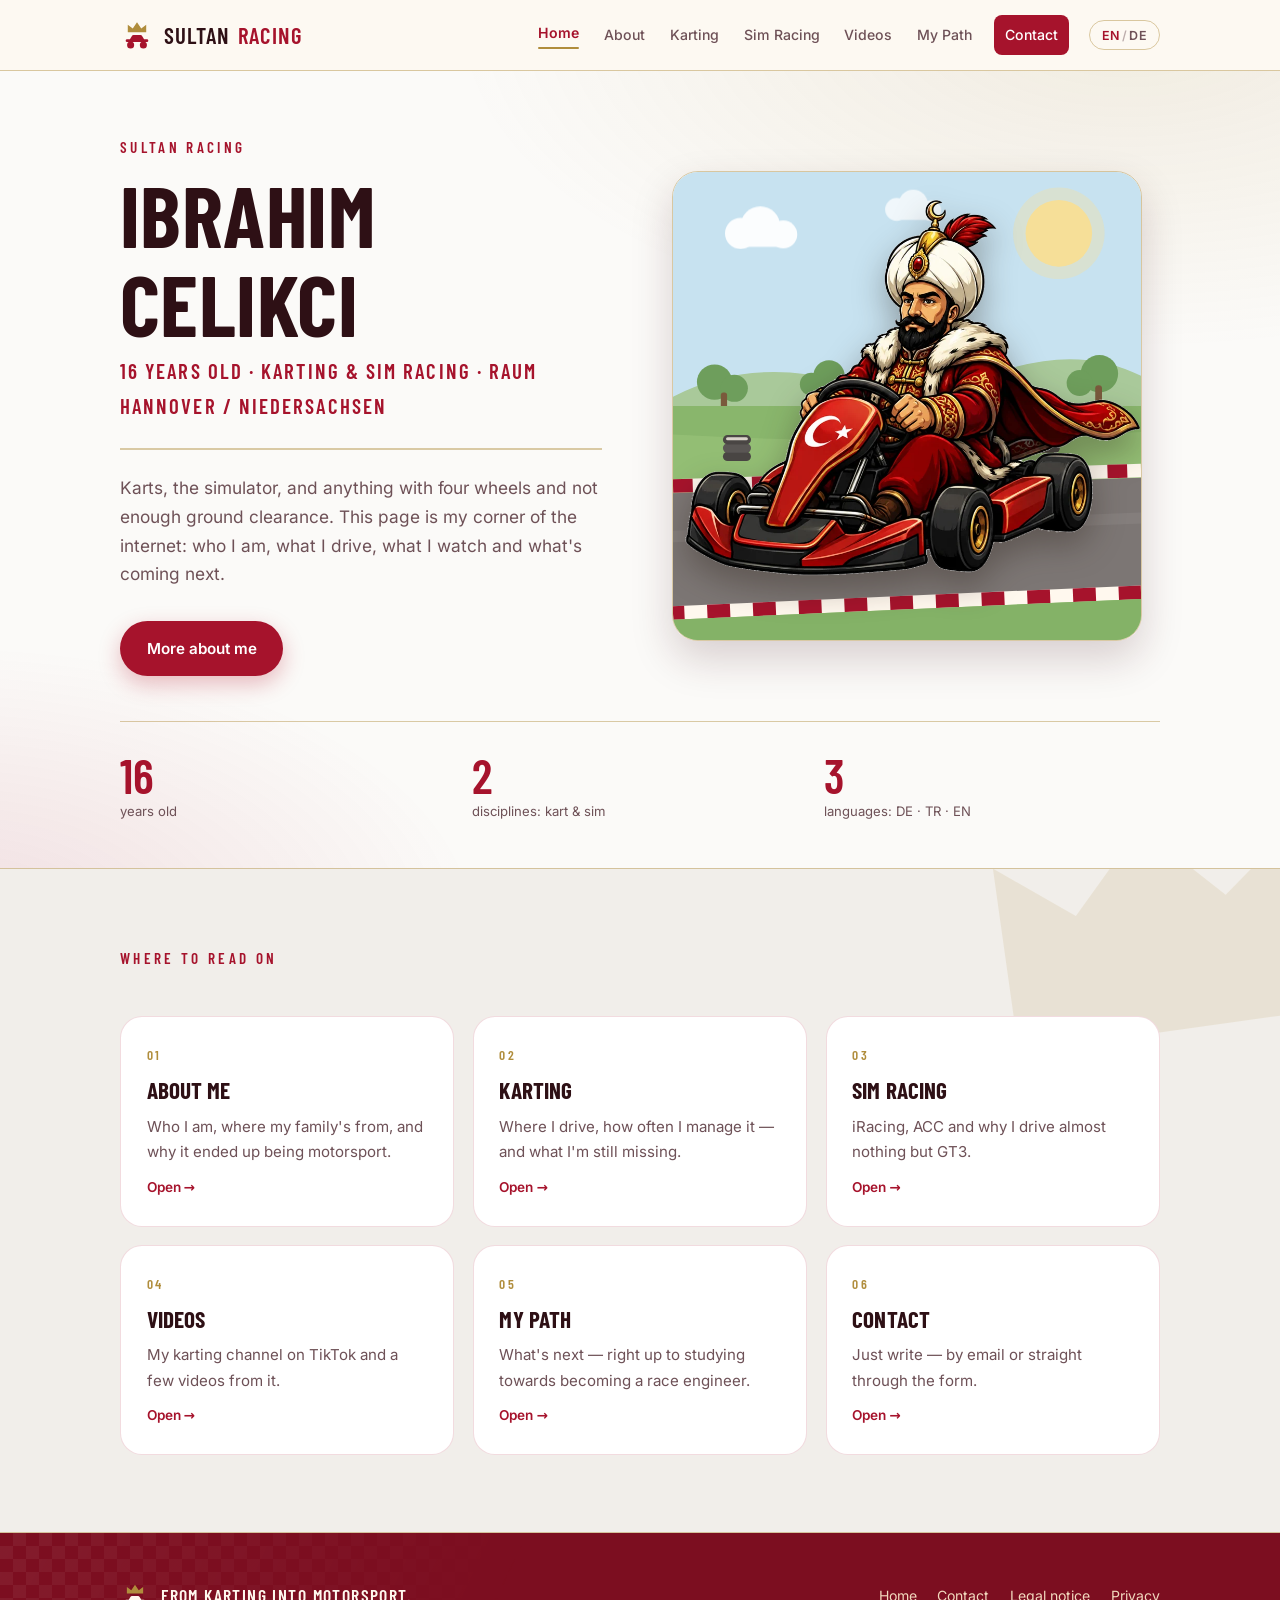
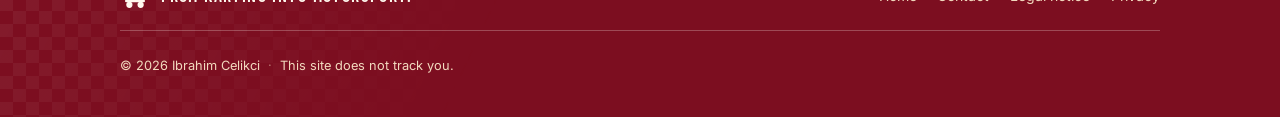
==== commit 32832c83: "Schriften lokal, og-Bild, Hosting-Angabe korrigiert - Barlow Condensed und Inter liegen jetzt in ass" ====
--- a/index.html
+++ b/index.html
@@ -4,23 +4,29 @@
 <meta charset="utf-8">
 <meta name="viewport" content="width=device-width, initial-scale=1">
 <title>Ibrahim Celikci — Sultan Racing</title>
-<meta name="description" content="16 Jahre, Raum Hannover. Karting, Sim-Racing, DTM und Formel 1 — und zwei eigene TikTok-Kanäle.">
+<meta name="description" content="16 Jahre, Raum Hannover. Karting, Sim-Racing, DTM und Formel 1 — und mein Karting-Kanal auf TikTok.">
 <meta name="author" content="Sultan Racing">
 <meta name="theme-color" content="#B41229">
 <meta name="color-scheme" content="light">
 
+<!-- Vorschau beim Teilen (WhatsApp, Discord, LinkedIn ...).
+     og:image MUSS eine vollstaendige Adresse mit https:// sein — mit einem
+     relativen Pfad findet WhatsApp das Bild nicht. Bei eigener Domain
+     spaeter hier und bei og:url die neue Adresse eintragen. -->
 <meta property="og:type" content="website">
+<meta property="og:url" content="https://sultan-racing.ibrhmclkc.workers.dev/">
+<meta property="og:site_name" content="Sultan Racing">
+<meta property="og:locale" content="de_DE">
 <meta property="og:title" content="Ibrahim Celikci — Sultan Racing">
-<meta property="og:description" content="16 Jahre, Raum Hannover. Karting, Sim-Racing, DTM und Formel 1 — und zwei eigene TikTok-Kanäle.">
-<!-- AUSFÜLLEN: Bild 1200x630 px als assets/img/og-bild.jpg ablegen -->
-<meta property="og:image" content="assets/img/og-bild.jpg">
+<meta property="og:description" content="16 Jahre, Raum Hannover. Karting, Sim-Racing, DTM und Formel 1 — und mein Karting-Kanal auf TikTok.">
+<meta property="og:image" content="https://sultan-racing.ibrhmclkc.workers.dev/assets/img/og-bild.jpg">
+<meta property="og:image:width" content="1200">
+<meta property="og:image:height" content="630">
+<meta property="og:image:alt" content="Ibrahim Celikci — Sultan Racing. Ein Sultan mit Turban faehrt ein rotes Gokart.">
 <meta name="twitter:card" content="summary_large_image">
 
 <link rel="icon" href="data:image/svg+xml,%3Csvg xmlns='http://www.w3.org/2000/svg' viewBox='0 0 48 48'%3E%3Crect width='48' height='48' rx='10' fill='%23B41229'/%3E%3Cpath d='M11 22V11l7 5.2L24 8l6 8.2 7-5.2v11z' fill='%23C9A227'/%3E%3Cpath d='M11 27h4l2.2-3.6a3 3 0 0 1 2.6-1.4h8.4a3 3 0 0 1 2.6 1.4L33 27h4a2 2 0 0 1 0 4H11a2 2 0 0 1 0-4z' fill='%23FFF8EE'/%3E%3Ccircle cx='16' cy='35' r='4.5' fill='%23FFF8EE'/%3E%3Ccircle cx='32' cy='35' r='4.5' fill='%23FFF8EE'/%3E%3C/svg%3E">
 
-<link rel="preconnect" href="https://fonts.googleapis.com">
-<link rel="preconnect" href="https://fonts.gstatic.com" crossorigin>
-<link href="https://fonts.googleapis.com/css2?family=Barlow+Condensed:wght@600;700&family=Inter:wght@400;500;600;700&display=swap" rel="stylesheet">
 <link rel="stylesheet" href="assets/css/style.css">
 </head>
 
--- a/assets/css/style.css
+++ b/assets/css/style.css
@@ -1,3 +1,128 @@
+/* ==========================================================================
+   SCHRIFTEN — lokal ausgeliefert, nicht von Google.
+
+   Warum: Werden die Schriften von Google-Servern geladen, geht die
+   IP-Adresse jedes Besuchers dorthin. In Deutschland ist das ein bekannter
+   Streitpunkt. So bleibt alles auf dem eigenen Server.
+
+   Barlow Condensed und Inter stehen unter der SIL Open Font License,
+   das Mitliefern ist also ausdruecklich erlaubt.
+
+   Die Dateien liegen in assets/fonts/. Pro Schnitt gibt es zwei:
+   "latin" fuer normale Texte, "latin-ext" fuer Sonderzeichen wie das
+   tuerkische ğ oder ş. Der Browser laedt latin-ext nur, wenn er es
+   wirklich braucht.
+   ========================================================================== */
+
+
+@font-face{
+  font-family:'Barlow Condensed';
+  font-style:normal;
+  font-weight:600;
+  font-display:swap;
+  src:url('../fonts/barlow-condensed-600-latin.woff2') format('woff2');
+  unicode-range:U+0000-00FF, U+0131, U+0152-0153, U+02BB-02BC, U+02C6, U+02DA, U+02DC, U+0304, U+0308, U+0329, U+2000-206F, U+20AC, U+2122, U+2191, U+2193, U+2212, U+2215, U+FEFF, U+FFFD;
+}
+
+@font-face{
+  font-family:'Barlow Condensed';
+  font-style:normal;
+  font-weight:600;
+  font-display:swap;
+  src:url('../fonts/barlow-condensed-600-latin-ext.woff2') format('woff2');
+  unicode-range:U+0100-02BA, U+02BD-02C5, U+02C7-02CC, U+02CE-02D7, U+02DD-02FF, U+0304, U+0308, U+0329, U+1D00-1DBF, U+1E00-1E9F, U+1EF2-1EFF, U+2020, U+20A0-20AB, U+20AD-20C0, U+2113, U+2C60-2C7F, U+A720-A7FF;
+}
+
+@font-face{
+  font-family:'Barlow Condensed';
+  font-style:normal;
+  font-weight:700;
+  font-display:swap;
+  src:url('../fonts/barlow-condensed-700-latin.woff2') format('woff2');
+  unicode-range:U+0000-00FF, U+0131, U+0152-0153, U+02BB-02BC, U+02C6, U+02DA, U+02DC, U+0304, U+0308, U+0329, U+2000-206F, U+20AC, U+2122, U+2191, U+2193, U+2212, U+2215, U+FEFF, U+FFFD;
+}
+
+@font-face{
+  font-family:'Barlow Condensed';
+  font-style:normal;
+  font-weight:700;
+  font-display:swap;
+  src:url('../fonts/barlow-condensed-700-latin-ext.woff2') format('woff2');
+  unicode-range:U+0100-02BA, U+02BD-02C5, U+02C7-02CC, U+02CE-02D7, U+02DD-02FF, U+0304, U+0308, U+0329, U+1D00-1DBF, U+1E00-1E9F, U+1EF2-1EFF, U+2020, U+20A0-20AB, U+20AD-20C0, U+2113, U+2C60-2C7F, U+A720-A7FF;
+}
+
+@font-face{
+  font-family:'Inter';
+  font-style:normal;
+  font-weight:400;
+  font-display:swap;
+  src:url('../fonts/inter-400-latin.woff2') format('woff2');
+  unicode-range:U+0000-00FF, U+0131, U+0152-0153, U+02BB-02BC, U+02C6, U+02DA, U+02DC, U+0304, U+0308, U+0329, U+2000-206F, U+20AC, U+2122, U+2191, U+2193, U+2212, U+2215, U+FEFF, U+FFFD;
+}
+
+@font-face{
+  font-family:'Inter';
+  font-style:normal;
+  font-weight:400;
+  font-display:swap;
+  src:url('../fonts/inter-400-latin-ext.woff2') format('woff2');
+  unicode-range:U+0100-02BA, U+02BD-02C5, U+02C7-02CC, U+02CE-02D7, U+02DD-02FF, U+0304, U+0308, U+0329, U+1D00-1DBF, U+1E00-1E9F, U+1EF2-1EFF, U+2020, U+20A0-20AB, U+20AD-20C0, U+2113, U+2C60-2C7F, U+A720-A7FF;
+}
+
+@font-face{
+  font-family:'Inter';
+  font-style:normal;
+  font-weight:500;
+  font-display:swap;
+  src:url('../fonts/inter-500-latin.woff2') format('woff2');
+  unicode-range:U+0000-00FF, U+0131, U+0152-0153, U+02BB-02BC, U+02C6, U+02DA, U+02DC, U+0304, U+0308, U+0329, U+2000-206F, U+20AC, U+2122, U+2191, U+2193, U+2212, U+2215, U+FEFF, U+FFFD;
+}
+
+@font-face{
+  font-family:'Inter';
+  font-style:normal;
+  font-weight:500;
+  font-display:swap;
+  src:url('../fonts/inter-500-latin-ext.woff2') format('woff2');
+  unicode-range:U+0100-02BA, U+02BD-02C5, U+02C7-02CC, U+02CE-02D7, U+02DD-02FF, U+0304, U+0308, U+0329, U+1D00-1DBF, U+1E00-1E9F, U+1EF2-1EFF, U+2020, U+20A0-20AB, U+20AD-20C0, U+2113, U+2C60-2C7F, U+A720-A7FF;
+}
+
+@font-face{
+  font-family:'Inter';
+  font-style:normal;
+  font-weight:600;
+  font-display:swap;
+  src:url('../fonts/inter-600-latin.woff2') format('woff2');
+  unicode-range:U+0000-00FF, U+0131, U+0152-0153, U+02BB-02BC, U+02C6, U+02DA, U+02DC, U+0304, U+0308, U+0329, U+2000-206F, U+20AC, U+2122, U+2191, U+2193, U+2212, U+2215, U+FEFF, U+FFFD;
+}
+
+@font-face{
+  font-family:'Inter';
+  font-style:normal;
+  font-weight:600;
+  font-display:swap;
+  src:url('../fonts/inter-600-latin-ext.woff2') format('woff2');
+  unicode-range:U+0100-02BA, U+02BD-02C5, U+02C7-02CC, U+02CE-02D7, U+02DD-02FF, U+0304, U+0308, U+0329, U+1D00-1DBF, U+1E00-1E9F, U+1EF2-1EFF, U+2020, U+20A0-20AB, U+20AD-20C0, U+2113, U+2C60-2C7F, U+A720-A7FF;
+}
+
+@font-face{
+  font-family:'Inter';
+  font-style:normal;
+  font-weight:700;
+  font-display:swap;
+  src:url('../fonts/inter-700-latin.woff2') format('woff2');
+  unicode-range:U+0000-00FF, U+0131, U+0152-0153, U+02BB-02BC, U+02C6, U+02DA, U+02DC, U+0304, U+0308, U+0329, U+2000-206F, U+20AC, U+2122, U+2191, U+2193, U+2212, U+2215, U+FEFF, U+FFFD;
+}
+
+@font-face{
+  font-family:'Inter';
+  font-style:normal;
+  font-weight:700;
+  font-display:swap;
+  src:url('../fonts/inter-700-latin-ext.woff2') format('woff2');
+  unicode-range:U+0100-02BA, U+02BD-02C5, U+02C7-02CC, U+02CE-02D7, U+02DD-02FF, U+0304, U+0308, U+0329, U+1D00-1DBF, U+1E00-1E9F, U+1EF2-1EFF, U+2020, U+20A0-20AB, U+20AD-20C0, U+2113, U+2C60-2C7F, U+A720-A7FF;
+}
+
 /* ==========================================================================
    SULTAN RACING — Stylesheet
    Farbwelt: Rot · Weiß · Gold. Kein Schwarz, kein Grau.
